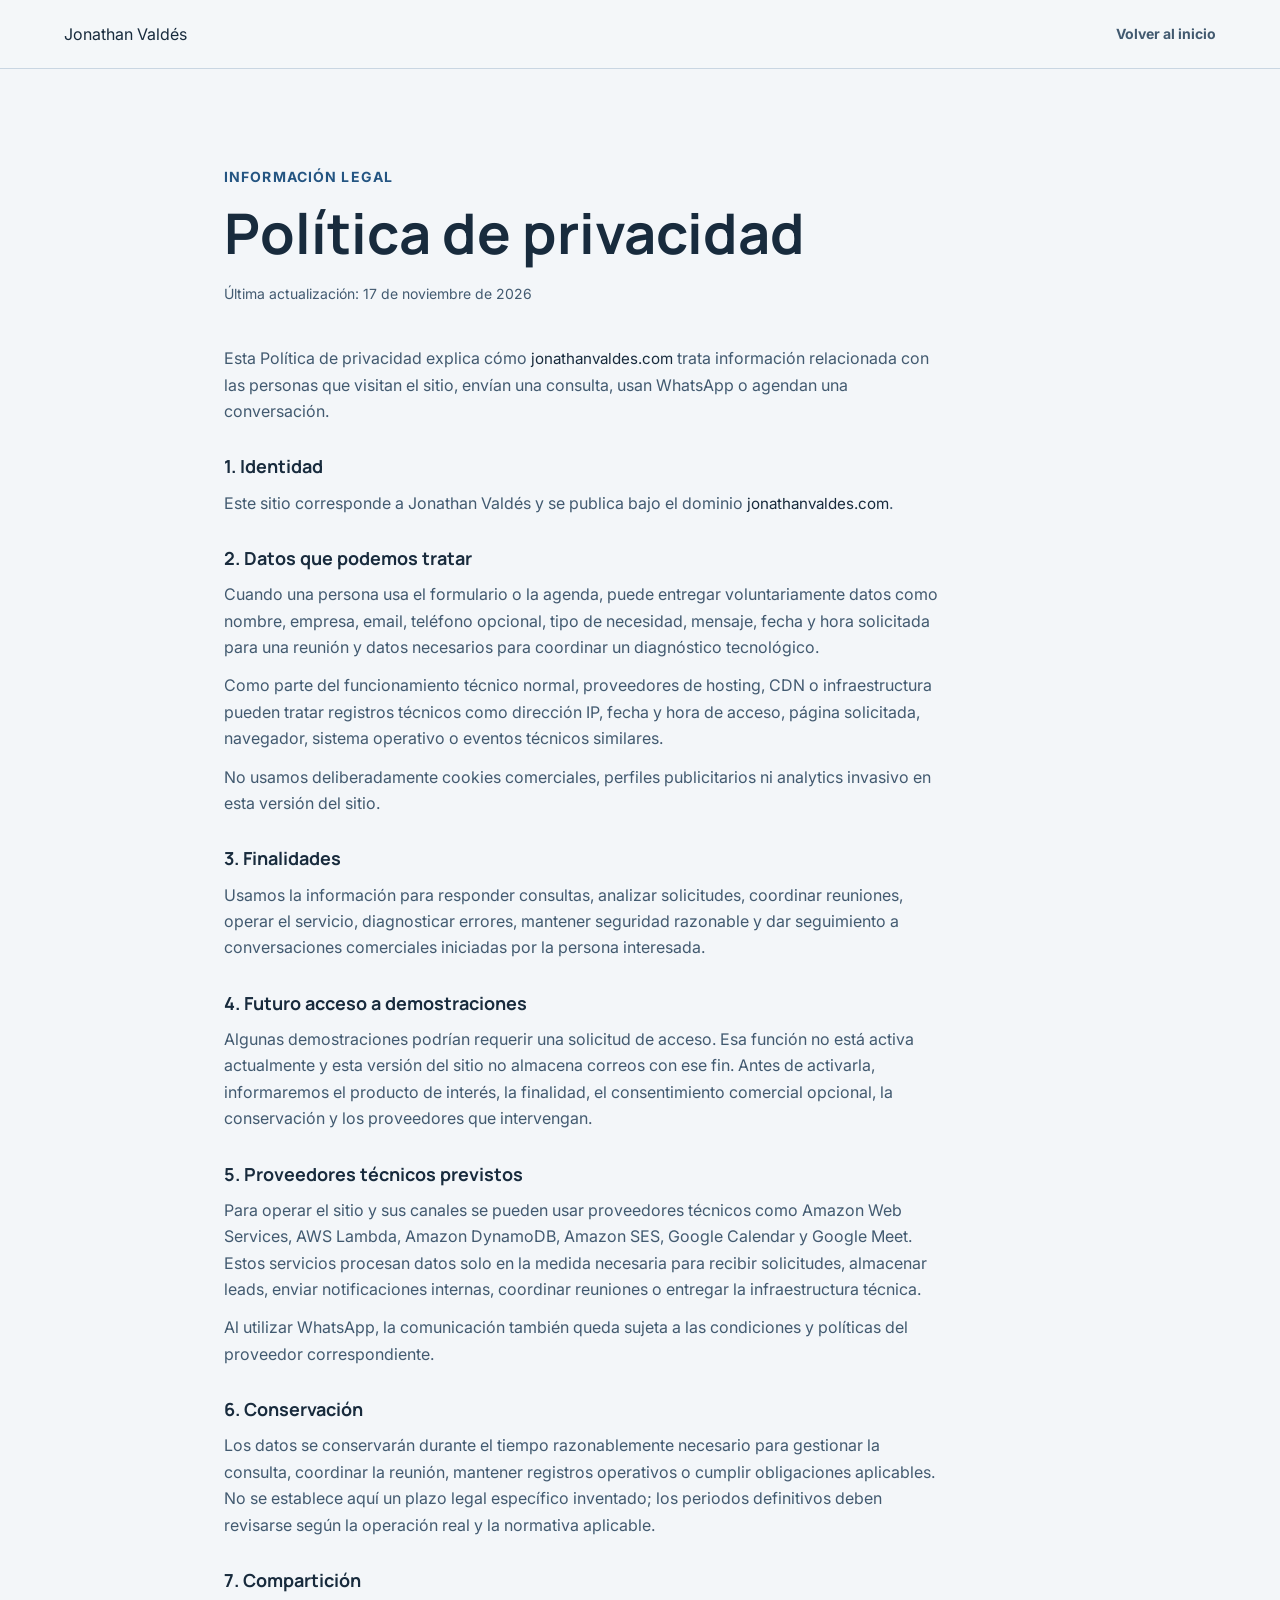
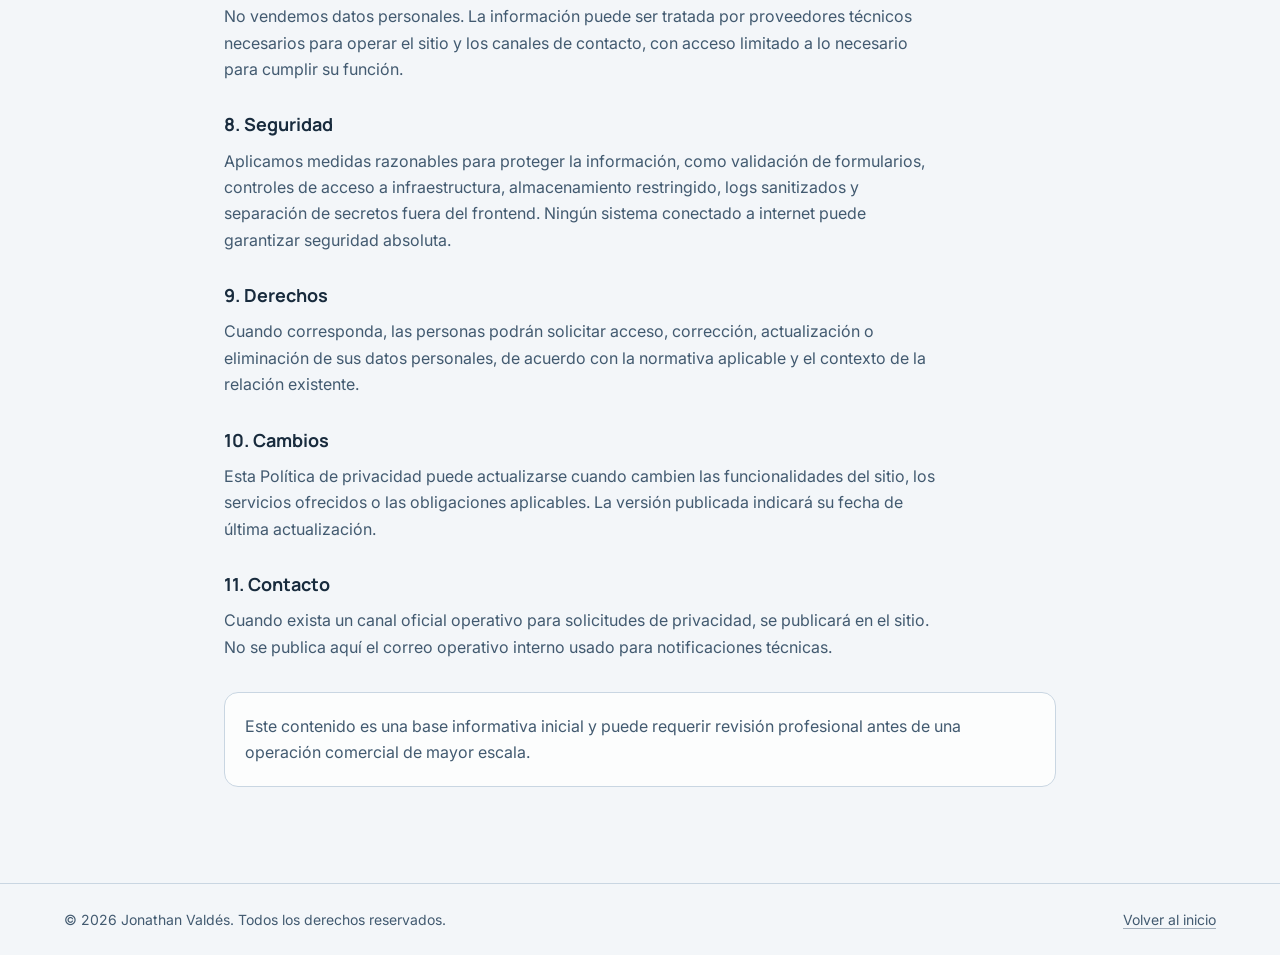
==== privacidad/index.html @ b17744b1 "feat: refine header and hero" ====
<!doctype html>
<html lang="es">
  <head>
    <meta charset="utf-8">
    <meta name="viewport" content="width=device-width, initial-scale=1">
    <title>Política de Privacidad | Jonathan Valdés</title>
    <meta name="description" content="Política de privacidad de jonathanvaldes.com: datos de contacto, agenda, proveedores técnicos y derechos de las personas.">
    <meta name="color-scheme" content="light">
    <meta name="theme-color" content="#F3F6F9">
    <meta name="robots" content="index, follow">
    <link rel="canonical" href="https://jonathanvaldes.com/privacidad">
    <link rel="preconnect" href="https://fonts.googleapis.com">
    <link rel="preconnect" href="https://fonts.gstatic.com" crossorigin>
    <link href="https://fonts.googleapis.com/css2?family=Inter:wght@400;500;600&family=Manrope:wght@600;700&display=swap" rel="stylesheet">
    <link rel="stylesheet" href="../assets/css/styles.css?v=s00-s01">
  </head>
  <body class="legal-page">
    <a class="skip-link" href="#main-content">Saltar al contenido principal</a>
    <header class="legal-header"><div class="container legal-header__inner"><a class="site-brand" href="/" aria-label="Volver al inicio">Jonathan Valdés</a><a class="legal-header__back" href="/">Volver al inicio</a></div></header>
    <main id="main-content" class="legal-main">
      <article class="container legal-document">
        <p class="legal-document__eyebrow">Información legal</p>
        <h1>Política de privacidad</h1>
        <p class="legal-document__updated">Última actualización: 17 de noviembre de 2026</p>
        <div class="legal-document__body">
          <p>Esta Política de privacidad explica cómo <code>jonathanvaldes.com</code> trata información relacionada con las personas que visitan el sitio, envían una consulta, usan WhatsApp o agendan una conversación.</p>
          <section aria-labelledby="privacy-identity"><h2 id="privacy-identity">1. Identidad</h2><p>Este sitio corresponde a Jonathan Valdés y se publica bajo el dominio <code>jonathanvaldes.com</code>.</p></section>
          <section aria-labelledby="privacy-data"><h2 id="privacy-data">2. Datos que podemos tratar</h2><p>Cuando una persona usa el formulario o la agenda, puede entregar voluntariamente datos como nombre, empresa, email, teléfono opcional, tipo de necesidad, mensaje, fecha y hora solicitada para una reunión y datos necesarios para coordinar un diagnóstico tecnológico.</p><p>Como parte del funcionamiento técnico normal, proveedores de hosting, CDN o infraestructura pueden tratar registros técnicos como dirección IP, fecha y hora de acceso, página solicitada, navegador, sistema operativo o eventos técnicos similares.</p><p>No usamos deliberadamente cookies comerciales, perfiles publicitarios ni analytics invasivo en esta versión del sitio.</p></section>
          <section aria-labelledby="privacy-purpose"><h2 id="privacy-purpose">3. Finalidades</h2><p>Usamos la información para responder consultas, analizar solicitudes, coordinar reuniones, operar el servicio, diagnosticar errores, mantener seguridad razonable y dar seguimiento a conversaciones comerciales iniciadas por la persona interesada.</p></section>
          <section aria-labelledby="privacy-demo-access"><h2 id="privacy-demo-access">4. Futuro acceso a demostraciones</h2><p>Algunas demostraciones podrían requerir una solicitud de acceso. Esa función no está activa actualmente y esta versión del sitio no almacena correos con ese fin. Antes de activarla, informaremos el producto de interés, la finalidad, el consentimiento comercial opcional, la conservación y los proveedores que intervengan.</p></section>
          <section aria-labelledby="privacy-providers"><h2 id="privacy-providers">5. Proveedores técnicos previstos</h2><p>Para operar el sitio y sus canales se pueden usar proveedores técnicos como Amazon Web Services, AWS Lambda, Amazon DynamoDB, Amazon SES, Google Calendar y Google Meet. Estos servicios procesan datos solo en la medida necesaria para recibir solicitudes, almacenar leads, enviar notificaciones internas, coordinar reuniones o entregar la infraestructura técnica.</p><p>Al utilizar WhatsApp, la comunicación también queda sujeta a las condiciones y políticas del proveedor correspondiente.</p></section>
          <section aria-labelledby="privacy-retention"><h2 id="privacy-retention">6. Conservación</h2><p>Los datos se conservarán durante el tiempo razonablemente necesario para gestionar la consulta, coordinar la reunión, mantener registros operativos o cumplir obligaciones aplicables. No se establece aquí un plazo legal específico inventado; los periodos definitivos deben revisarse según la operación real y la normativa aplicable.</p></section>
          <section aria-labelledby="privacy-sharing"><h2 id="privacy-sharing">7. Compartición</h2><p>No vendemos datos personales. La información puede ser tratada por proveedores técnicos necesarios para operar el sitio y los canales de contacto, con acceso limitado a lo necesario para cumplir su función.</p></section>
          <section aria-labelledby="privacy-security"><h2 id="privacy-security">8. Seguridad</h2><p>Aplicamos medidas razonables para proteger la información, como validación de formularios, controles de acceso a infraestructura, almacenamiento restringido, logs sanitizados y separación de secretos fuera del frontend. Ningún sistema conectado a internet puede garantizar seguridad absoluta.</p></section>
          <section aria-labelledby="privacy-rights"><h2 id="privacy-rights">9. Derechos</h2><p>Cuando corresponda, las personas podrán solicitar acceso, corrección, actualización o eliminación de sus datos personales, de acuerdo con la normativa aplicable y el contexto de la relación existente.</p></section>
          <section aria-labelledby="privacy-changes"><h2 id="privacy-changes">10. Cambios</h2><p>Esta Política de privacidad puede actualizarse cuando cambien las funcionalidades del sitio, los servicios ofrecidos o las obligaciones aplicables. La versión publicada indicará su fecha de última actualización.</p></section>
          <section aria-labelledby="privacy-contact"><h2 id="privacy-contact">11. Contacto</h2><p>Cuando exista un canal oficial operativo para solicitudes de privacidad, se publicará en el sitio. No se publica aquí el correo operativo interno usado para notificaciones técnicas.</p></section>
          <aside class="legal-note" aria-label="Nota de revisión legal"><p>Este contenido es una base informativa inicial y puede requerir revisión profesional antes de una operación comercial de mayor escala.</p></aside>
        </div>
      </article>
    </main>
    <footer class="legal-footer"><div class="container legal-footer__inner"><p>© 2026 Jonathan Valdés. Todos los derechos reservados.</p><a href="/">Volver al inicio</a></div></footer>
  </body>
</html>
---- assets/css/styles.css ----
@import url("tokens.css?v=s00-s01");
@import url("base.css?v=s00-s01");
@import url("components.css?v=s00-s01");
@import url("sections.css?v=s00-s01");
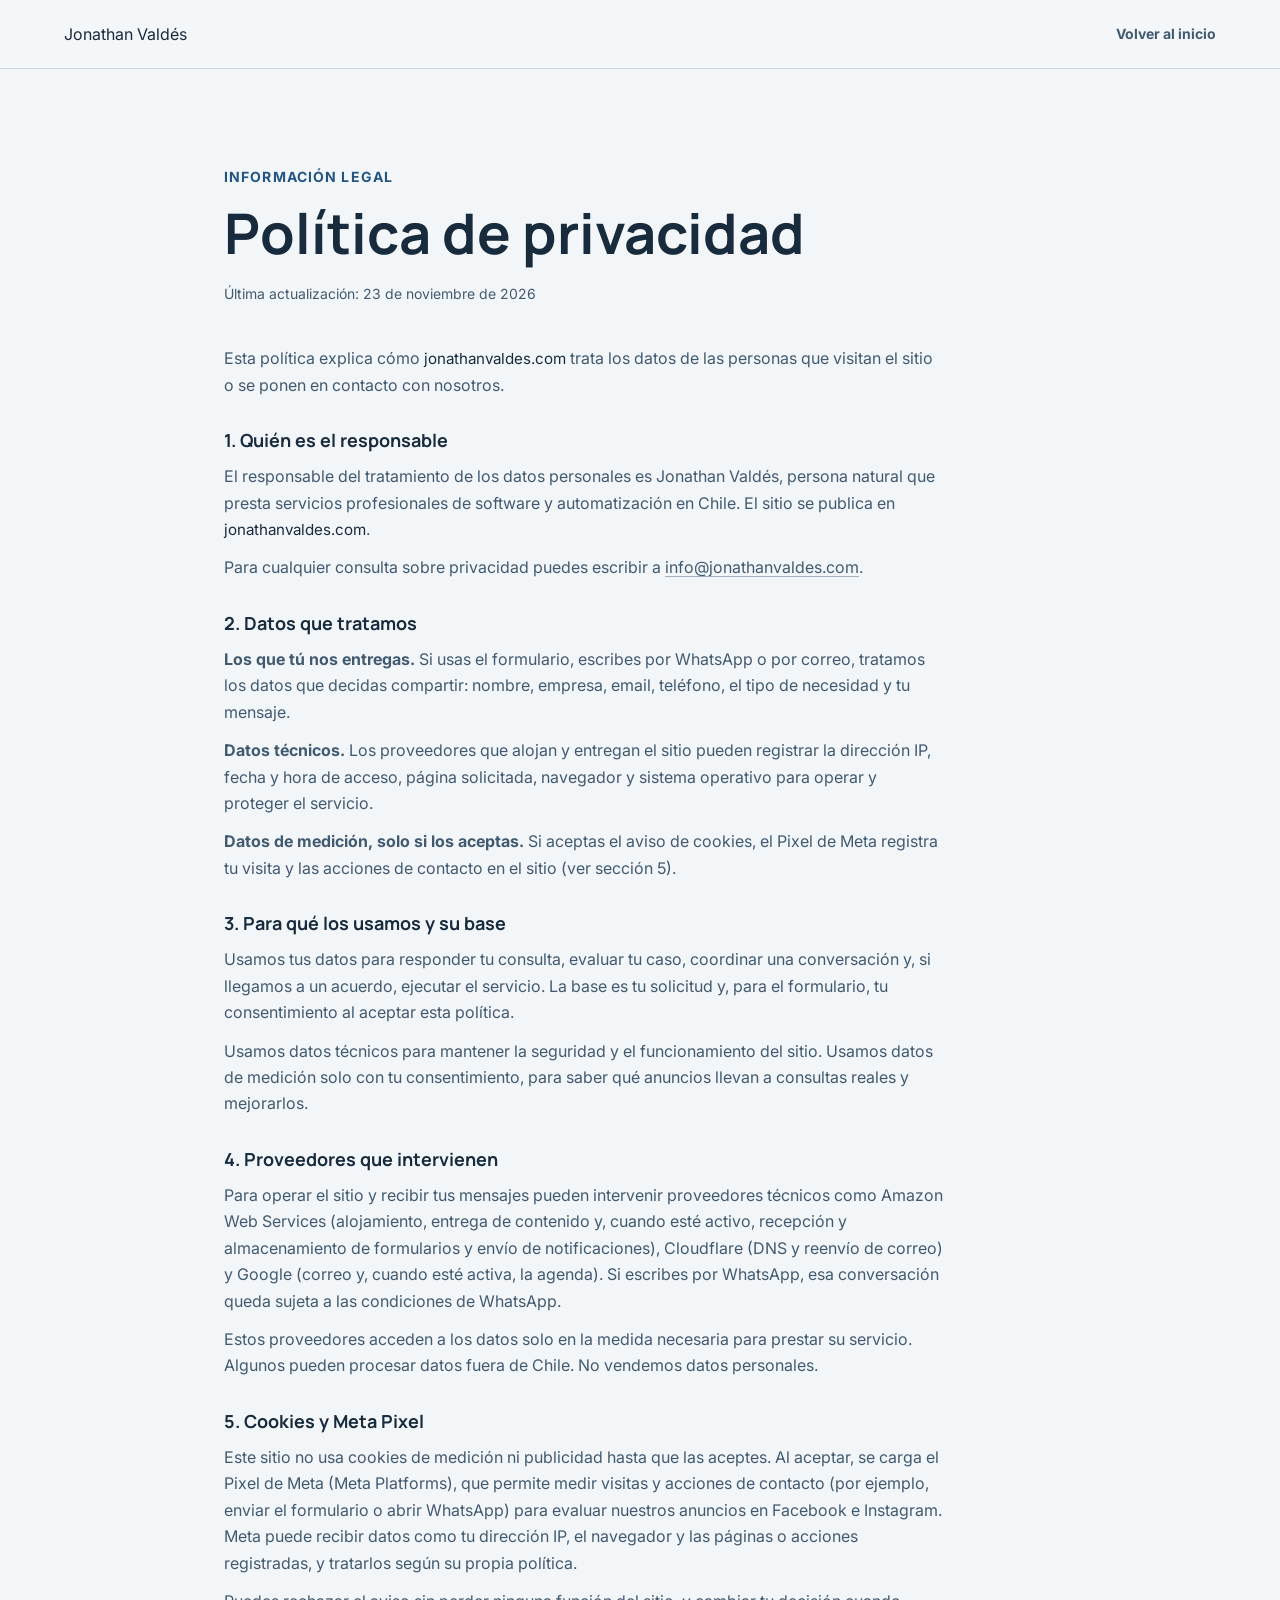
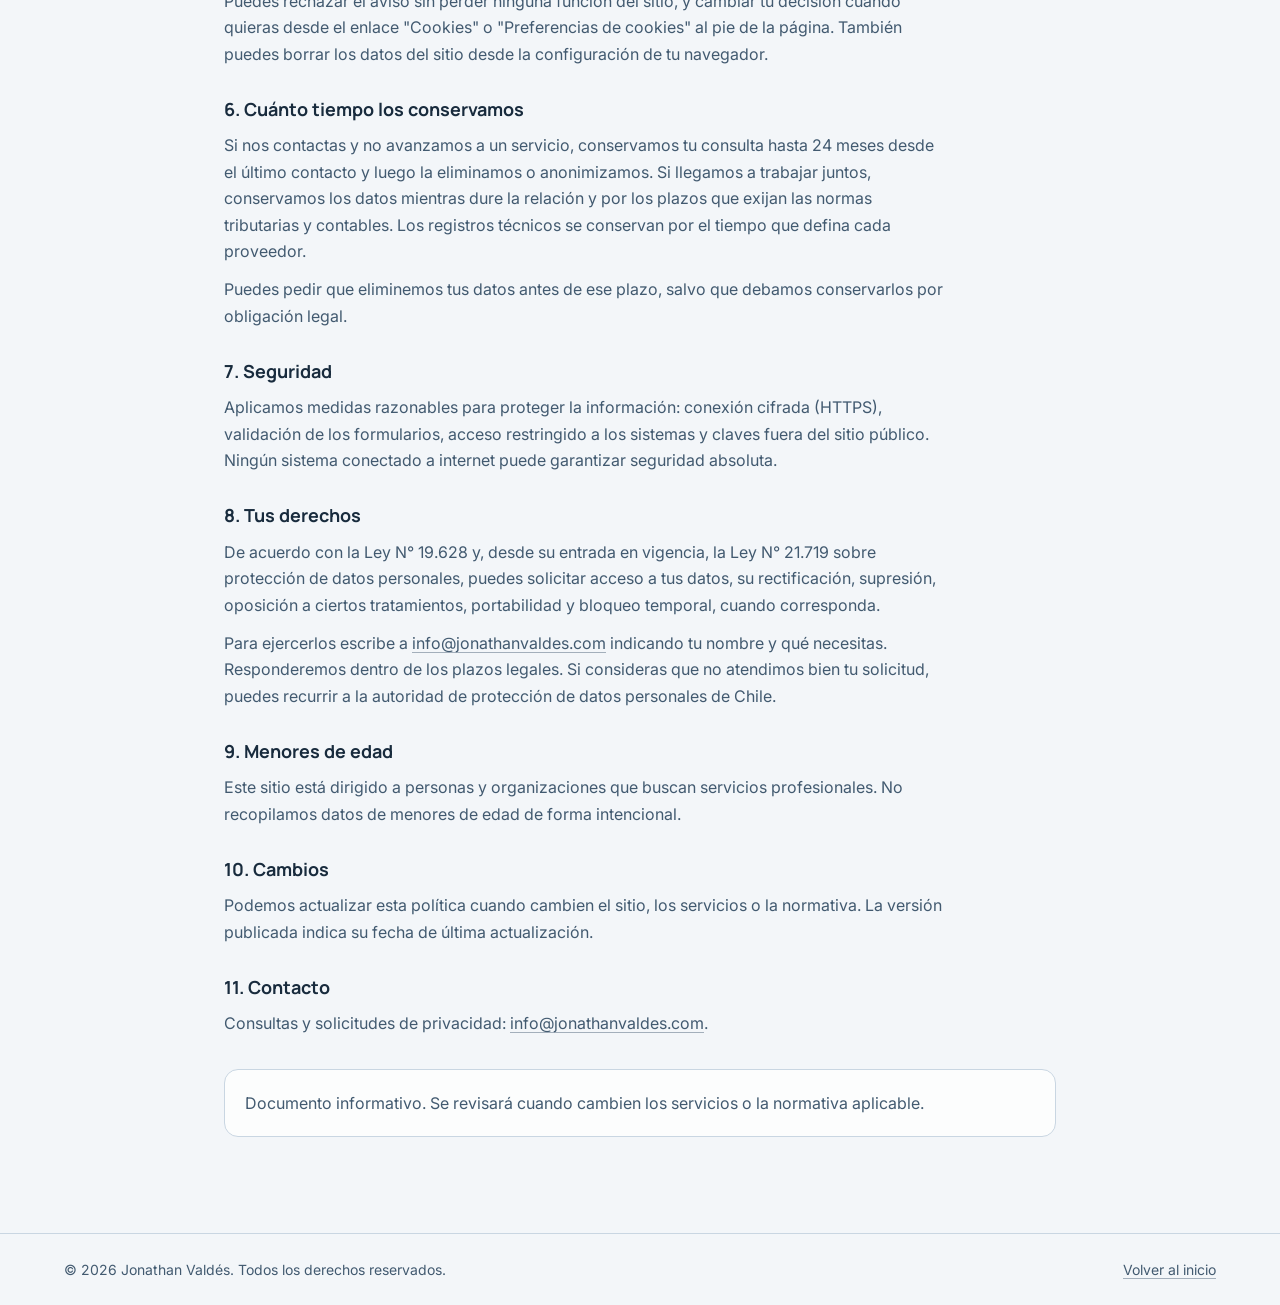
==== commit f5353793: "feat(legal): actualiza política de privacidad (Spec 068) Co-Authored-By: Claude Sonnet 5.5 <noreply@" ====
--- a/privacidad/index.html
+++ b/privacidad/index.html
@@ -4,7 +4,8 @@
     <meta charset="utf-8">
     <meta name="viewport" content="width=device-width, initial-scale=1">
     <title>Política de Privacidad | Jonathan Valdés</title>
-    <meta name="description" content="Política de privacidad de jonathanvaldes.com: datos de contacto, agenda, proveedores técnicos y derechos de las personas.">
+    <link rel="icon" href="../assets/images/favicon.svg" type="image/svg+xml">
+    <meta name="description" content="Política de privacidad de jonathanvaldes.com: qué datos tratamos, para qué, con qué proveedores, cookies y Meta Pixel, y cómo ejercer tus derechos.">
     <meta name="color-scheme" content="light">
     <meta name="theme-color" content="#F3F6F9">
     <meta name="robots" content="index, follow">
@@ -12,7 +13,8 @@
     <link rel="preconnect" href="https://fonts.googleapis.com">
     <link rel="preconnect" href="https://fonts.gstatic.com" crossorigin>
     <link href="https://fonts.googleapis.com/css2?family=Inter:wght@400;500;600&family=Manrope:wght@600;700&display=swap" rel="stylesheet">
-    <link rel="stylesheet" href="../assets/css/styles.css?v=s00-s01">
+    <link rel="stylesheet" href="../assets/css/styles.css?v=071">
+    <script src="../assets/js/consent.js?v=s01" defer></script>
   </head>
   <body class="legal-page">
     <a class="skip-link" href="#main-content">Saltar al contenido principal</a>
@@ -21,24 +23,24 @@
       <article class="container legal-document">
         <p class="legal-document__eyebrow">Información legal</p>
         <h1>Política de privacidad</h1>
-        <p class="legal-document__updated">Última actualización: 17 de noviembre de 2026</p>
+        <p class="legal-document__updated">Última actualización: 23 de noviembre de 2026</p>
         <div class="legal-document__body">
-          <p>Esta Política de privacidad explica cómo <code>jonathanvaldes.com</code> trata información relacionada con las personas que visitan el sitio, envían una consulta, usan WhatsApp o agendan una conversación.</p>
-          <section aria-labelledby="privacy-identity"><h2 id="privacy-identity">1. Identidad</h2><p>Este sitio corresponde a Jonathan Valdés y se publica bajo el dominio <code>jonathanvaldes.com</code>.</p></section>
-          <section aria-labelledby="privacy-data"><h2 id="privacy-data">2. Datos que podemos tratar</h2><p>Cuando una persona usa el formulario o la agenda, puede entregar voluntariamente datos como nombre, empresa, email, teléfono opcional, tipo de necesidad, mensaje, fecha y hora solicitada para una reunión y datos necesarios para coordinar un diagnóstico tecnológico.</p><p>Como parte del funcionamiento técnico normal, proveedores de hosting, CDN o infraestructura pueden tratar registros técnicos como dirección IP, fecha y hora de acceso, página solicitada, navegador, sistema operativo o eventos técnicos similares.</p><p>No usamos deliberadamente cookies comerciales, perfiles publicitarios ni analytics invasivo en esta versión del sitio.</p></section>
-          <section aria-labelledby="privacy-purpose"><h2 id="privacy-purpose">3. Finalidades</h2><p>Usamos la información para responder consultas, analizar solicitudes, coordinar reuniones, operar el servicio, diagnosticar errores, mantener seguridad razonable y dar seguimiento a conversaciones comerciales iniciadas por la persona interesada.</p></section>
-          <section aria-labelledby="privacy-demo-access"><h2 id="privacy-demo-access">4. Futuro acceso a demostraciones</h2><p>Algunas demostraciones podrían requerir una solicitud de acceso. Esa función no está activa actualmente y esta versión del sitio no almacena correos con ese fin. Antes de activarla, informaremos el producto de interés, la finalidad, el consentimiento comercial opcional, la conservación y los proveedores que intervengan.</p></section>
-          <section aria-labelledby="privacy-providers"><h2 id="privacy-providers">5. Proveedores técnicos previstos</h2><p>Para operar el sitio y sus canales se pueden usar proveedores técnicos como Amazon Web Services, AWS Lambda, Amazon DynamoDB, Amazon SES, Google Calendar y Google Meet. Estos servicios procesan datos solo en la medida necesaria para recibir solicitudes, almacenar leads, enviar notificaciones internas, coordinar reuniones o entregar la infraestructura técnica.</p><p>Al utilizar WhatsApp, la comunicación también queda sujeta a las condiciones y políticas del proveedor correspondiente.</p></section>
-          <section aria-labelledby="privacy-retention"><h2 id="privacy-retention">6. Conservación</h2><p>Los datos se conservarán durante el tiempo razonablemente necesario para gestionar la consulta, coordinar la reunión, mantener registros operativos o cumplir obligaciones aplicables. No se establece aquí un plazo legal específico inventado; los periodos definitivos deben revisarse según la operación real y la normativa aplicable.</p></section>
-          <section aria-labelledby="privacy-sharing"><h2 id="privacy-sharing">7. Compartición</h2><p>No vendemos datos personales. La información puede ser tratada por proveedores técnicos necesarios para operar el sitio y los canales de contacto, con acceso limitado a lo necesario para cumplir su función.</p></section>
-          <section aria-labelledby="privacy-security"><h2 id="privacy-security">8. Seguridad</h2><p>Aplicamos medidas razonables para proteger la información, como validación de formularios, controles de acceso a infraestructura, almacenamiento restringido, logs sanitizados y separación de secretos fuera del frontend. Ningún sistema conectado a internet puede garantizar seguridad absoluta.</p></section>
-          <section aria-labelledby="privacy-rights"><h2 id="privacy-rights">9. Derechos</h2><p>Cuando corresponda, las personas podrán solicitar acceso, corrección, actualización o eliminación de sus datos personales, de acuerdo con la normativa aplicable y el contexto de la relación existente.</p></section>
-          <section aria-labelledby="privacy-changes"><h2 id="privacy-changes">10. Cambios</h2><p>Esta Política de privacidad puede actualizarse cuando cambien las funcionalidades del sitio, los servicios ofrecidos o las obligaciones aplicables. La versión publicada indicará su fecha de última actualización.</p></section>
-          <section aria-labelledby="privacy-contact"><h2 id="privacy-contact">11. Contacto</h2><p>Cuando exista un canal oficial operativo para solicitudes de privacidad, se publicará en el sitio. No se publica aquí el correo operativo interno usado para notificaciones técnicas.</p></section>
-          <aside class="legal-note" aria-label="Nota de revisión legal"><p>Este contenido es una base informativa inicial y puede requerir revisión profesional antes de una operación comercial de mayor escala.</p></aside>
+          <p>Esta política explica cómo <code>jonathanvaldes.com</code> trata los datos de las personas que visitan el sitio o se ponen en contacto con nosotros.</p>
+          <section aria-labelledby="privacy-identity"><h2 id="privacy-identity">1. Quién es el responsable</h2><p>El responsable del tratamiento de los datos personales es Jonathan Valdés, persona natural que presta servicios profesionales de software y automatización en Chile. El sitio se publica en <code>jonathanvaldes.com</code>.</p><p>Para cualquier consulta sobre privacidad puedes escribir a <a href="mailto:info@jonathanvaldes.com">info@jonathanvaldes.com</a>.</p></section>
+          <section aria-labelledby="privacy-data"><h2 id="privacy-data">2. Datos que tratamos</h2><p><strong>Los que tú nos entregas.</strong> Si usas el formulario, escribes por WhatsApp o por correo, tratamos los datos que decidas compartir: nombre, empresa, email, teléfono, el tipo de necesidad y tu mensaje.</p><p><strong>Datos técnicos.</strong> Los proveedores que alojan y entregan el sitio pueden registrar la dirección IP, fecha y hora de acceso, página solicitada, navegador y sistema operativo para operar y proteger el servicio.</p><p><strong>Datos de medición, solo si los aceptas.</strong> Si aceptas el aviso de cookies, el Pixel de Meta registra tu visita y las acciones de contacto en el sitio (ver sección 5).</p></section>
+          <section aria-labelledby="privacy-purpose"><h2 id="privacy-purpose">3. Para qué los usamos y su base</h2><p>Usamos tus datos para responder tu consulta, evaluar tu caso, coordinar una conversación y, si llegamos a un acuerdo, ejecutar el servicio. La base es tu solicitud y, para el formulario, tu consentimiento al aceptar esta política.</p><p>Usamos datos técnicos para mantener la seguridad y el funcionamiento del sitio. Usamos datos de medición solo con tu consentimiento, para saber qué anuncios llevan a consultas reales y mejorarlos.</p></section>
+          <section aria-labelledby="privacy-providers"><h2 id="privacy-providers">4. Proveedores que intervienen</h2><p>Para operar el sitio y recibir tus mensajes pueden intervenir proveedores técnicos como Amazon Web Services (alojamiento, entrega de contenido y, cuando esté activo, recepción y almacenamiento de formularios y envío de notificaciones), Cloudflare (DNS y reenvío de correo) y Google (correo y, cuando esté activa, la agenda). Si escribes por WhatsApp, esa conversación queda sujeta a las condiciones de WhatsApp.</p><p>Estos proveedores acceden a los datos solo en la medida necesaria para prestar su servicio. Algunos pueden procesar datos fuera de Chile. No vendemos datos personales.</p></section>
+          <section aria-labelledby="privacy-cookies"><h2 id="privacy-cookies">5. Cookies y Meta Pixel</h2><p>Este sitio no usa cookies de medición ni publicidad hasta que las aceptes. Al aceptar, se carga el Pixel de Meta (Meta Platforms), que permite medir visitas y acciones de contacto (por ejemplo, enviar el formulario o abrir WhatsApp) para evaluar nuestros anuncios en Facebook e Instagram. Meta puede recibir datos como tu dirección IP, el navegador y las páginas o acciones registradas, y tratarlos según su propia política.</p><p>Puedes rechazar el aviso sin perder ninguna función del sitio, y cambiar tu decisión cuando quieras desde el enlace "Cookies" o "Preferencias de cookies" al pie de la página. También puedes borrar los datos del sitio desde la configuración de tu navegador.</p></section>
+          <section aria-labelledby="privacy-retention"><h2 id="privacy-retention">6. Cuánto tiempo los conservamos</h2><p>Si nos contactas y no avanzamos a un servicio, conservamos tu consulta hasta 24 meses desde el último contacto y luego la eliminamos o anonimizamos. Si llegamos a trabajar juntos, conservamos los datos mientras dure la relación y por los plazos que exijan las normas tributarias y contables. Los registros técnicos se conservan por el tiempo que defina cada proveedor.</p><p>Puedes pedir que eliminemos tus datos antes de ese plazo, salvo que debamos conservarlos por obligación legal.</p></section>
+          <section aria-labelledby="privacy-security"><h2 id="privacy-security">7. Seguridad</h2><p>Aplicamos medidas razonables para proteger la información: conexión cifrada (HTTPS), validación de los formularios, acceso restringido a los sistemas y claves fuera del sitio público. Ningún sistema conectado a internet puede garantizar seguridad absoluta.</p></section>
+          <section aria-labelledby="privacy-rights"><h2 id="privacy-rights">8. Tus derechos</h2><p>De acuerdo con la Ley N° 19.628 y, desde su entrada en vigencia, la Ley N° 21.719 sobre protección de datos personales, puedes solicitar acceso a tus datos, su rectificación, supresión, oposición a ciertos tratamientos, portabilidad y bloqueo temporal, cuando corresponda.</p><p>Para ejercerlos escribe a <a href="mailto:info@jonathanvaldes.com">info@jonathanvaldes.com</a> indicando tu nombre y qué necesitas. Responderemos dentro de los plazos legales. Si consideras que no atendimos bien tu solicitud, puedes recurrir a la autoridad de protección de datos personales de Chile.</p></section>
+          <section aria-labelledby="privacy-minors"><h2 id="privacy-minors">9. Menores de edad</h2><p>Este sitio está dirigido a personas y organizaciones que buscan servicios profesionales. No recopilamos datos de menores de edad de forma intencional.</p></section>
+          <section aria-labelledby="privacy-changes"><h2 id="privacy-changes">10. Cambios</h2><p>Podemos actualizar esta política cuando cambien el sitio, los servicios o la normativa. La versión publicada indica su fecha de última actualización.</p></section>
+          <section aria-labelledby="privacy-contact"><h2 id="privacy-contact">11. Contacto</h2><p>Consultas y solicitudes de privacidad: <a href="mailto:info@jonathanvaldes.com">info@jonathanvaldes.com</a>.</p></section>
+          <aside class="legal-note" aria-label="Nota informativa"><p>Documento informativo. Se revisará cuando cambien los servicios o la normativa aplicable.</p></aside>
         </div>
       </article>
     </main>
-    <footer class="legal-footer"><div class="container legal-footer__inner"><p>© 2026 Jonathan Valdés. Todos los derechos reservados.</p><a href="/">Volver al inicio</a></div></footer>
+    <footer class="legal-footer"><div class="container legal-footer__inner"><p>© 2026 Jonathan Valdés. Todos los derechos reservados.</p><button type="button" class="legal-footer__cookies" data-cookie-settings hidden>Preferencias de cookies</button><a href="/">Volver al inicio</a></div></footer>
   </body>
 </html>
--- a/assets/css/styles.css
+++ b/assets/css/styles.css
@@ -1,4 +1,4 @@
-@import url("tokens.css?v=s00-s01");
-@import url("base.css?v=s00-s01");
-@import url("components.css?v=s00-s01");
-@import url("sections.css?v=s00-s01");
+@import url("tokens.css?v=054");
+@import url("base.css?v=s01-2");
+@import url("components.css?v=s01-2");
+@import url("sections.css?v=069");
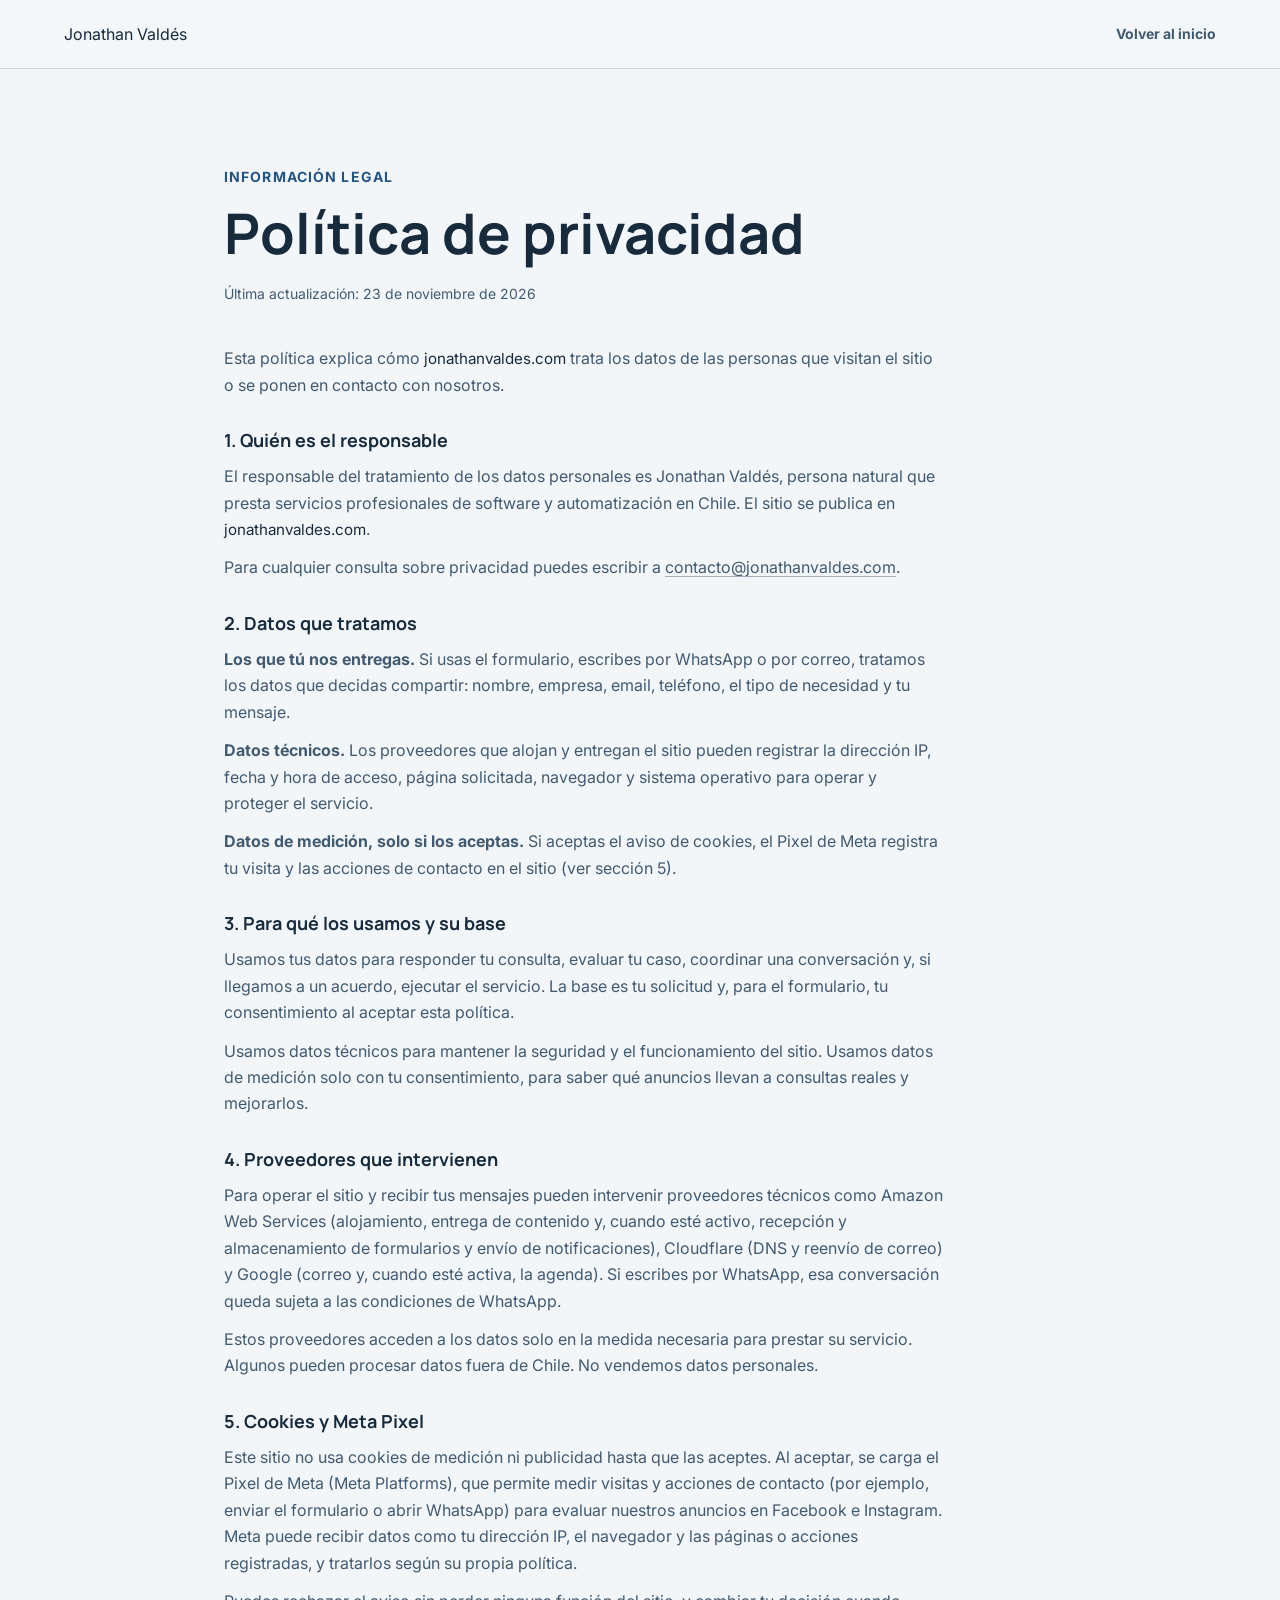
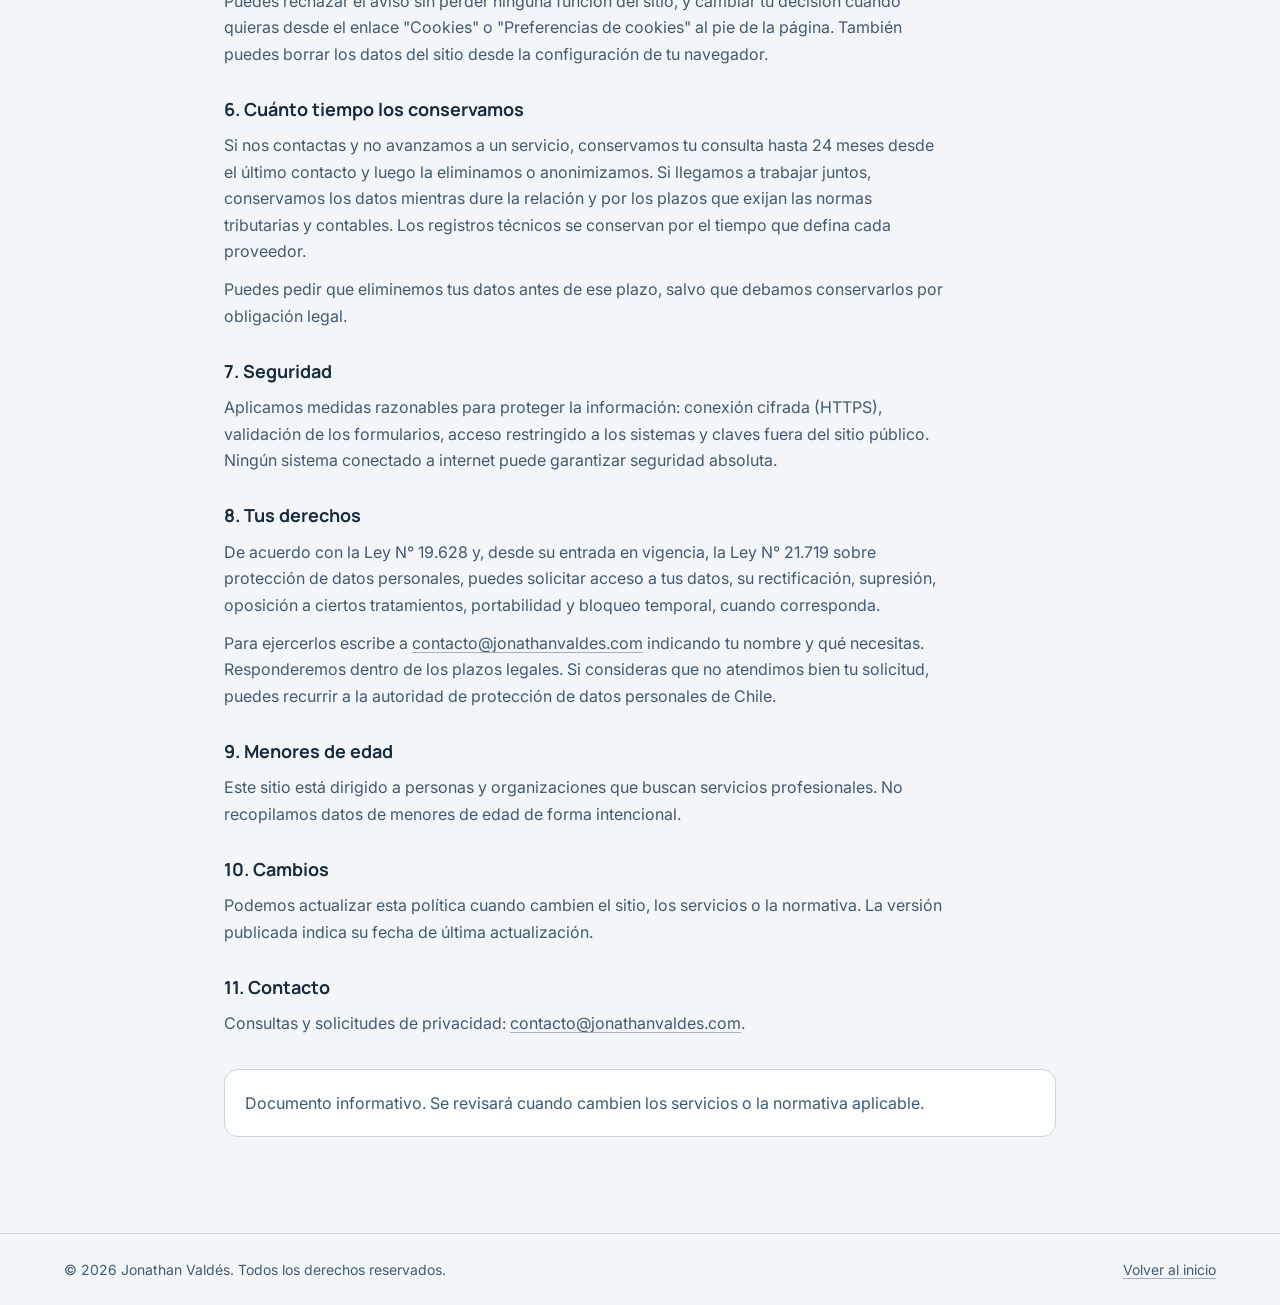
==== commit 8e230d7f: "feat(contacto): usa contacto@jonathanvaldes.com como correo público (Spec 073) Co-Authored-By: Claud" ====
--- a/privacidad/index.html
+++ b/privacidad/index.html
@@ -26,17 +26,17 @@
         <p class="legal-document__updated">Última actualización: 23 de noviembre de 2026</p>
         <div class="legal-document__body">
           <p>Esta política explica cómo <code>jonathanvaldes.com</code> trata los datos de las personas que visitan el sitio o se ponen en contacto con nosotros.</p>
-          <section aria-labelledby="privacy-identity"><h2 id="privacy-identity">1. Quién es el responsable</h2><p>El responsable del tratamiento de los datos personales es Jonathan Valdés, persona natural que presta servicios profesionales de software y automatización en Chile. El sitio se publica en <code>jonathanvaldes.com</code>.</p><p>Para cualquier consulta sobre privacidad puedes escribir a <a href="mailto:info@jonathanvaldes.com">info@jonathanvaldes.com</a>.</p></section>
+          <section aria-labelledby="privacy-identity"><h2 id="privacy-identity">1. Quién es el responsable</h2><p>El responsable del tratamiento de los datos personales es Jonathan Valdés, persona natural que presta servicios profesionales de software y automatización en Chile. El sitio se publica en <code>jonathanvaldes.com</code>.</p><p>Para cualquier consulta sobre privacidad puedes escribir a <a href="mailto:contacto@jonathanvaldes.com">contacto@jonathanvaldes.com</a>.</p></section>
           <section aria-labelledby="privacy-data"><h2 id="privacy-data">2. Datos que tratamos</h2><p><strong>Los que tú nos entregas.</strong> Si usas el formulario, escribes por WhatsApp o por correo, tratamos los datos que decidas compartir: nombre, empresa, email, teléfono, el tipo de necesidad y tu mensaje.</p><p><strong>Datos técnicos.</strong> Los proveedores que alojan y entregan el sitio pueden registrar la dirección IP, fecha y hora de acceso, página solicitada, navegador y sistema operativo para operar y proteger el servicio.</p><p><strong>Datos de medición, solo si los aceptas.</strong> Si aceptas el aviso de cookies, el Pixel de Meta registra tu visita y las acciones de contacto en el sitio (ver sección 5).</p></section>
           <section aria-labelledby="privacy-purpose"><h2 id="privacy-purpose">3. Para qué los usamos y su base</h2><p>Usamos tus datos para responder tu consulta, evaluar tu caso, coordinar una conversación y, si llegamos a un acuerdo, ejecutar el servicio. La base es tu solicitud y, para el formulario, tu consentimiento al aceptar esta política.</p><p>Usamos datos técnicos para mantener la seguridad y el funcionamiento del sitio. Usamos datos de medición solo con tu consentimiento, para saber qué anuncios llevan a consultas reales y mejorarlos.</p></section>
           <section aria-labelledby="privacy-providers"><h2 id="privacy-providers">4. Proveedores que intervienen</h2><p>Para operar el sitio y recibir tus mensajes pueden intervenir proveedores técnicos como Amazon Web Services (alojamiento, entrega de contenido y, cuando esté activo, recepción y almacenamiento de formularios y envío de notificaciones), Cloudflare (DNS y reenvío de correo) y Google (correo y, cuando esté activa, la agenda). Si escribes por WhatsApp, esa conversación queda sujeta a las condiciones de WhatsApp.</p><p>Estos proveedores acceden a los datos solo en la medida necesaria para prestar su servicio. Algunos pueden procesar datos fuera de Chile. No vendemos datos personales.</p></section>
           <section aria-labelledby="privacy-cookies"><h2 id="privacy-cookies">5. Cookies y Meta Pixel</h2><p>Este sitio no usa cookies de medición ni publicidad hasta que las aceptes. Al aceptar, se carga el Pixel de Meta (Meta Platforms), que permite medir visitas y acciones de contacto (por ejemplo, enviar el formulario o abrir WhatsApp) para evaluar nuestros anuncios en Facebook e Instagram. Meta puede recibir datos como tu dirección IP, el navegador y las páginas o acciones registradas, y tratarlos según su propia política.</p><p>Puedes rechazar el aviso sin perder ninguna función del sitio, y cambiar tu decisión cuando quieras desde el enlace "Cookies" o "Preferencias de cookies" al pie de la página. También puedes borrar los datos del sitio desde la configuración de tu navegador.</p></section>
           <section aria-labelledby="privacy-retention"><h2 id="privacy-retention">6. Cuánto tiempo los conservamos</h2><p>Si nos contactas y no avanzamos a un servicio, conservamos tu consulta hasta 24 meses desde el último contacto y luego la eliminamos o anonimizamos. Si llegamos a trabajar juntos, conservamos los datos mientras dure la relación y por los plazos que exijan las normas tributarias y contables. Los registros técnicos se conservan por el tiempo que defina cada proveedor.</p><p>Puedes pedir que eliminemos tus datos antes de ese plazo, salvo que debamos conservarlos por obligación legal.</p></section>
           <section aria-labelledby="privacy-security"><h2 id="privacy-security">7. Seguridad</h2><p>Aplicamos medidas razonables para proteger la información: conexión cifrada (HTTPS), validación de los formularios, acceso restringido a los sistemas y claves fuera del sitio público. Ningún sistema conectado a internet puede garantizar seguridad absoluta.</p></section>
-          <section aria-labelledby="privacy-rights"><h2 id="privacy-rights">8. Tus derechos</h2><p>De acuerdo con la Ley N° 19.628 y, desde su entrada en vigencia, la Ley N° 21.719 sobre protección de datos personales, puedes solicitar acceso a tus datos, su rectificación, supresión, oposición a ciertos tratamientos, portabilidad y bloqueo temporal, cuando corresponda.</p><p>Para ejercerlos escribe a <a href="mailto:info@jonathanvaldes.com">info@jonathanvaldes.com</a> indicando tu nombre y qué necesitas. Responderemos dentro de los plazos legales. Si consideras que no atendimos bien tu solicitud, puedes recurrir a la autoridad de protección de datos personales de Chile.</p></section>
+          <section aria-labelledby="privacy-rights"><h2 id="privacy-rights">8. Tus derechos</h2><p>De acuerdo con la Ley N° 19.628 y, desde su entrada en vigencia, la Ley N° 21.719 sobre protección de datos personales, puedes solicitar acceso a tus datos, su rectificación, supresión, oposición a ciertos tratamientos, portabilidad y bloqueo temporal, cuando corresponda.</p><p>Para ejercerlos escribe a <a href="mailto:contacto@jonathanvaldes.com">contacto@jonathanvaldes.com</a> indicando tu nombre y qué necesitas. Responderemos dentro de los plazos legales. Si consideras que no atendimos bien tu solicitud, puedes recurrir a la autoridad de protección de datos personales de Chile.</p></section>
           <section aria-labelledby="privacy-minors"><h2 id="privacy-minors">9. Menores de edad</h2><p>Este sitio está dirigido a personas y organizaciones que buscan servicios profesionales. No recopilamos datos de menores de edad de forma intencional.</p></section>
           <section aria-labelledby="privacy-changes"><h2 id="privacy-changes">10. Cambios</h2><p>Podemos actualizar esta política cuando cambien el sitio, los servicios o la normativa. La versión publicada indica su fecha de última actualización.</p></section>
-          <section aria-labelledby="privacy-contact"><h2 id="privacy-contact">11. Contacto</h2><p>Consultas y solicitudes de privacidad: <a href="mailto:info@jonathanvaldes.com">info@jonathanvaldes.com</a>.</p></section>
+          <section aria-labelledby="privacy-contact"><h2 id="privacy-contact">11. Contacto</h2><p>Consultas y solicitudes de privacidad: <a href="mailto:contacto@jonathanvaldes.com">contacto@jonathanvaldes.com</a>.</p></section>
           <aside class="legal-note" aria-label="Nota informativa"><p>Documento informativo. Se revisará cuando cambien los servicios o la normativa aplicable.</p></aside>
         </div>
       </article>
--- a/assets/css/styles.css
+++ b/assets/css/styles.css
@@ -1,4 +1,4 @@
 @import url("tokens.css?v=054");
 @import url("base.css?v=s01-2");
 @import url("components.css?v=s01-2");
-@import url("sections.css?v=069");
+@import url("sections.css?v=071");
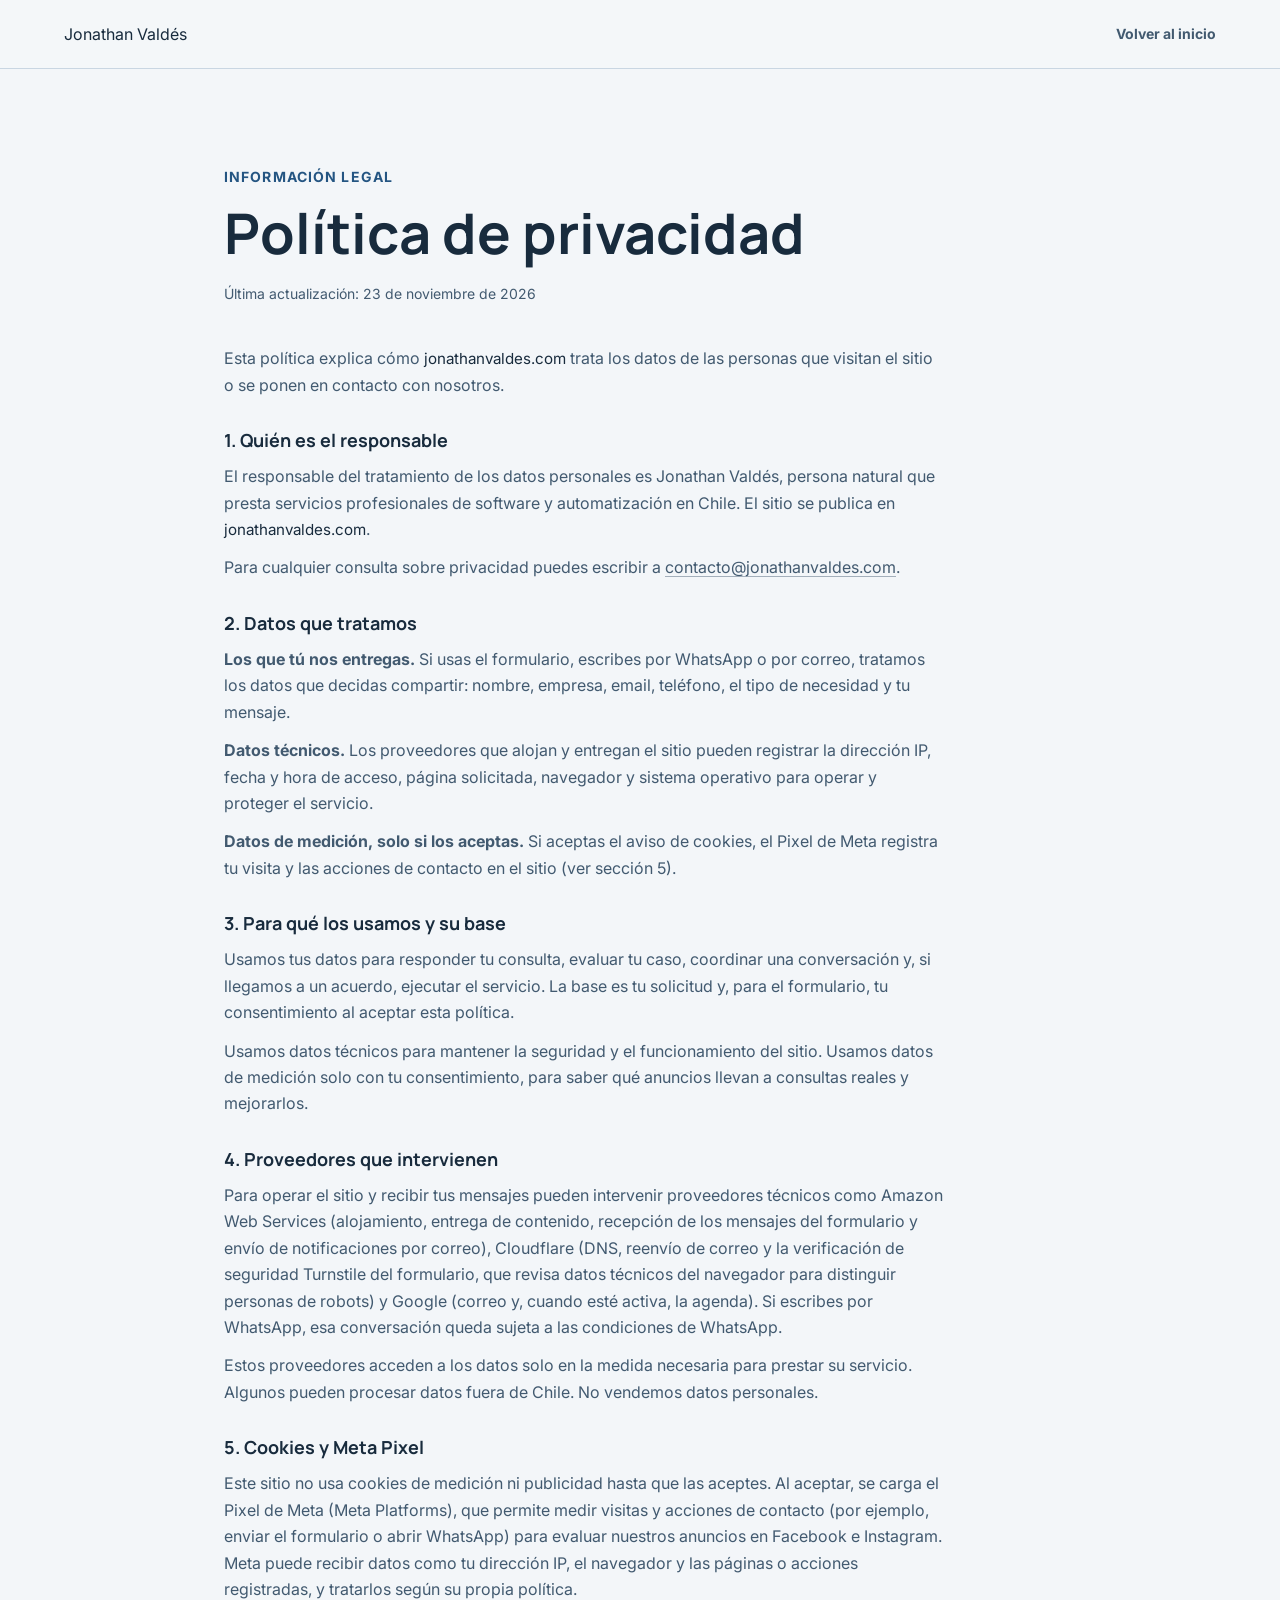
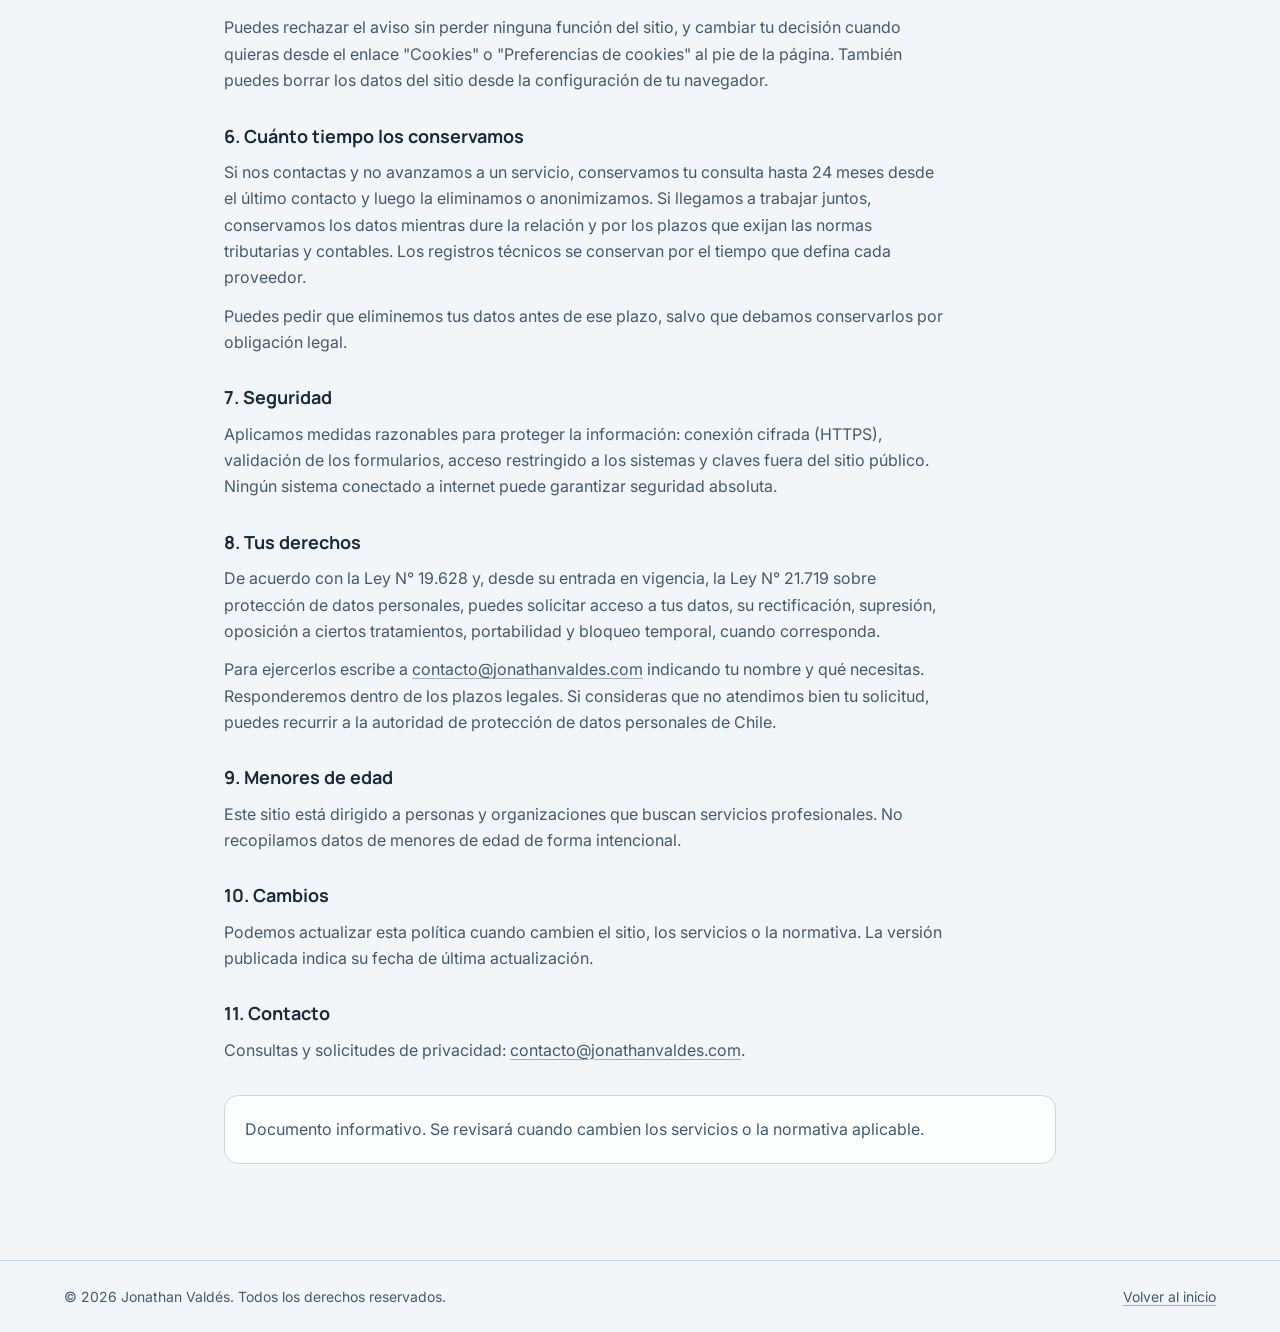
==== commit c2bda9f2: "feat(spec-077): conectar formulario de contacto a la Lambda con Turnstile - Formulario envía a la AP" ====
--- a/privacidad/index.html
+++ b/privacidad/index.html
@@ -29,7 +29,7 @@
           <section aria-labelledby="privacy-identity"><h2 id="privacy-identity">1. Quién es el responsable</h2><p>El responsable del tratamiento de los datos personales es Jonathan Valdés, persona natural que presta servicios profesionales de software y automatización en Chile. El sitio se publica en <code>jonathanvaldes.com</code>.</p><p>Para cualquier consulta sobre privacidad puedes escribir a <a href="mailto:contacto@jonathanvaldes.com">contacto@jonathanvaldes.com</a>.</p></section>
           <section aria-labelledby="privacy-data"><h2 id="privacy-data">2. Datos que tratamos</h2><p><strong>Los que tú nos entregas.</strong> Si usas el formulario, escribes por WhatsApp o por correo, tratamos los datos que decidas compartir: nombre, empresa, email, teléfono, el tipo de necesidad y tu mensaje.</p><p><strong>Datos técnicos.</strong> Los proveedores que alojan y entregan el sitio pueden registrar la dirección IP, fecha y hora de acceso, página solicitada, navegador y sistema operativo para operar y proteger el servicio.</p><p><strong>Datos de medición, solo si los aceptas.</strong> Si aceptas el aviso de cookies, el Pixel de Meta registra tu visita y las acciones de contacto en el sitio (ver sección 5).</p></section>
           <section aria-labelledby="privacy-purpose"><h2 id="privacy-purpose">3. Para qué los usamos y su base</h2><p>Usamos tus datos para responder tu consulta, evaluar tu caso, coordinar una conversación y, si llegamos a un acuerdo, ejecutar el servicio. La base es tu solicitud y, para el formulario, tu consentimiento al aceptar esta política.</p><p>Usamos datos técnicos para mantener la seguridad y el funcionamiento del sitio. Usamos datos de medición solo con tu consentimiento, para saber qué anuncios llevan a consultas reales y mejorarlos.</p></section>
-          <section aria-labelledby="privacy-providers"><h2 id="privacy-providers">4. Proveedores que intervienen</h2><p>Para operar el sitio y recibir tus mensajes pueden intervenir proveedores técnicos como Amazon Web Services (alojamiento, entrega de contenido y, cuando esté activo, recepción y almacenamiento de formularios y envío de notificaciones), Cloudflare (DNS y reenvío de correo) y Google (correo y, cuando esté activa, la agenda). Si escribes por WhatsApp, esa conversación queda sujeta a las condiciones de WhatsApp.</p><p>Estos proveedores acceden a los datos solo en la medida necesaria para prestar su servicio. Algunos pueden procesar datos fuera de Chile. No vendemos datos personales.</p></section>
+          <section aria-labelledby="privacy-providers"><h2 id="privacy-providers">4. Proveedores que intervienen</h2><p>Para operar el sitio y recibir tus mensajes pueden intervenir proveedores técnicos como Amazon Web Services (alojamiento, entrega de contenido, recepción de los mensajes del formulario y envío de notificaciones por correo), Cloudflare (DNS, reenvío de correo y la verificación de seguridad Turnstile del formulario, que revisa datos técnicos del navegador para distinguir personas de robots) y Google (correo y, cuando esté activa, la agenda). Si escribes por WhatsApp, esa conversación queda sujeta a las condiciones de WhatsApp.</p><p>Estos proveedores acceden a los datos solo en la medida necesaria para prestar su servicio. Algunos pueden procesar datos fuera de Chile. No vendemos datos personales.</p></section>
           <section aria-labelledby="privacy-cookies"><h2 id="privacy-cookies">5. Cookies y Meta Pixel</h2><p>Este sitio no usa cookies de medición ni publicidad hasta que las aceptes. Al aceptar, se carga el Pixel de Meta (Meta Platforms), que permite medir visitas y acciones de contacto (por ejemplo, enviar el formulario o abrir WhatsApp) para evaluar nuestros anuncios en Facebook e Instagram. Meta puede recibir datos como tu dirección IP, el navegador y las páginas o acciones registradas, y tratarlos según su propia política.</p><p>Puedes rechazar el aviso sin perder ninguna función del sitio, y cambiar tu decisión cuando quieras desde el enlace "Cookies" o "Preferencias de cookies" al pie de la página. También puedes borrar los datos del sitio desde la configuración de tu navegador.</p></section>
           <section aria-labelledby="privacy-retention"><h2 id="privacy-retention">6. Cuánto tiempo los conservamos</h2><p>Si nos contactas y no avanzamos a un servicio, conservamos tu consulta hasta 24 meses desde el último contacto y luego la eliminamos o anonimizamos. Si llegamos a trabajar juntos, conservamos los datos mientras dure la relación y por los plazos que exijan las normas tributarias y contables. Los registros técnicos se conservan por el tiempo que defina cada proveedor.</p><p>Puedes pedir que eliminemos tus datos antes de ese plazo, salvo que debamos conservarlos por obligación legal.</p></section>
           <section aria-labelledby="privacy-security"><h2 id="privacy-security">7. Seguridad</h2><p>Aplicamos medidas razonables para proteger la información: conexión cifrada (HTTPS), validación de los formularios, acceso restringido a los sistemas y claves fuera del sitio público. Ningún sistema conectado a internet puede garantizar seguridad absoluta.</p></section>
--- a/assets/css/styles.css
+++ b/assets/css/styles.css
@@ -1,4 +1,4 @@
 @import url("tokens.css?v=054");
 @import url("base.css?v=s01-2");
 @import url("components.css?v=s01-2");
-@import url("sections.css?v=071");
+@import url("sections.css?v=075");
